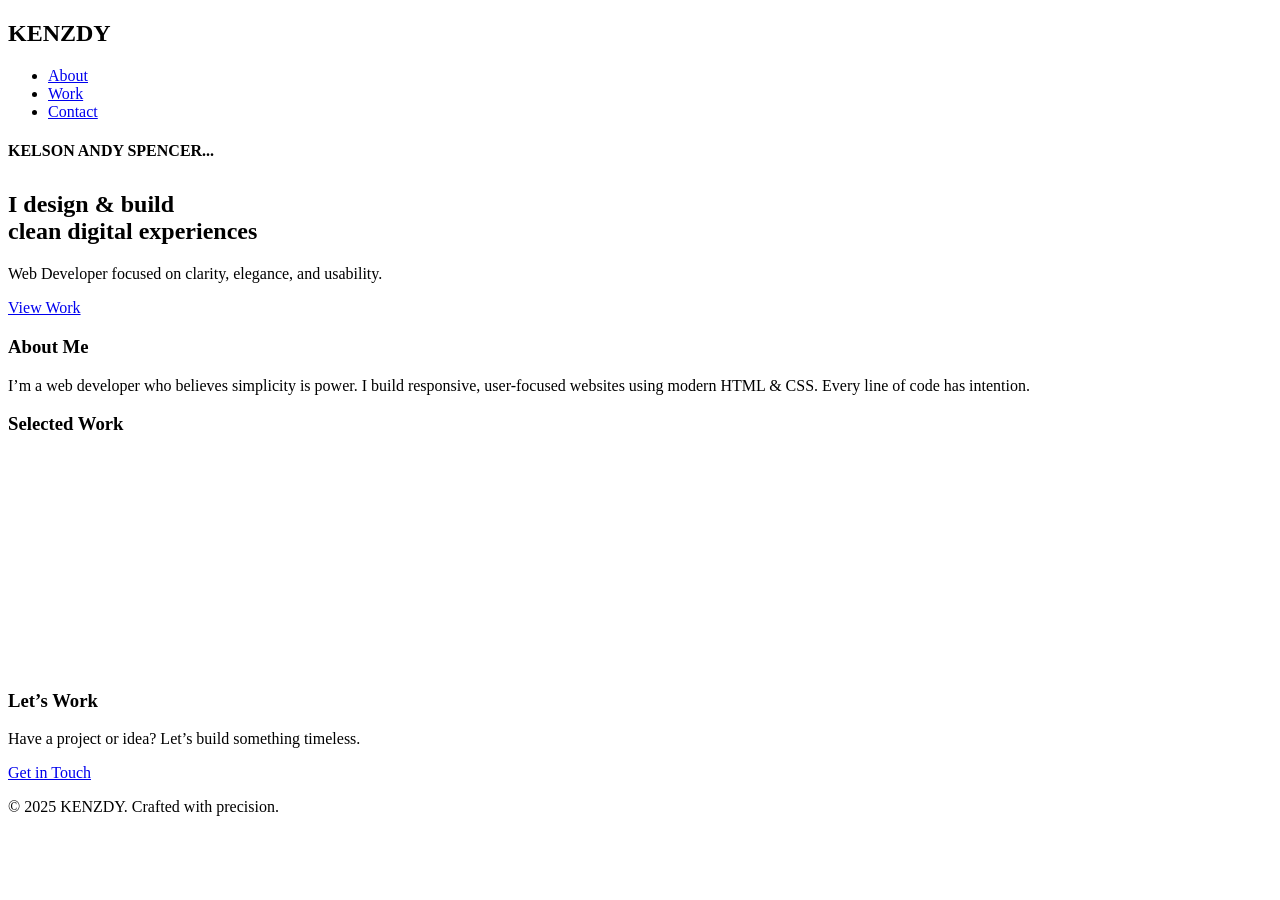
==== index.html @ 49dcbe64 "Add initial HTML structure for KENZDY.LABS" ====
<!DOCTYPE html>
<html lang="en">

<head>
    <meta charset="UTF-8" />
    <meta name="viewport" content="width=device-width, initial-scale=1.0" />
    <title>KENZDY.LABS</title>
    <link rel="stylesheet" href="style.css">
</head>

<body>

    <!-- NAV -->
    <nav>
        <h2 class="logo" style="font-family: cursive;">KENZDY</h2>
        <ul>
            <li><a href="#about">About</a></li>
            <li><a href="#work">Work</a></li>
            <li><a href="#contact">Contact</a></li>
        </ul>
    </nav>

    <!-- HERO -->
    <section class="hero">
        <h4 style="padding-bottom: 10px; font-family: cursive; ">KELSON ANDY SPENCER...</h4>
        <h2 style="font-family: cursive;">I design & build<br><span>clean digital experiences</span></h2>
        <p style="font-family: cursive;">Web Developer focused on clarity, elegance, and usability.</p>
        <a href="#work" class="btn" style="font-family: cursive;">View Work</a>
    </section>

    <!-- ABOUT -->
    <section id="about" class="about">
        <h3>About Me</h3>
        <p>
            I’m a web developer who believes simplicity is power.
            I build responsive, user-focused websites using modern HTML & CSS.
            Every line of code has intention.
        </p>
    </section>

    <!-- WORK -->
    <section id="work" class="work">
        <h3>Selected Work</h3>

        <div class="projects">
            <a href="project1.html" style="text-decoration: none; color:white">
                <div class="card">
                    <h4>Music Website</h4>
                    <p>Minimal layout with strong branding and smooth UI.</p>
                </div>
            </a>

            <a href="index copy.html" style="text-decoration: none; color:white">
                <div class="card">
                    <h4>Landing Page</h4>
                    <p>High-conversion design built with pure HTML & CSS.</p>
                </div>
            </a>

            <a href="index.html" style="text-decoration: none; color:white">
                <div class="card">
                    <h4>Portfolio Concept</h4>
                    <p>A luxury-inspired personal brand website.</p>
                </div>
            </a>
        </div>
    </section>

    <!-- CONTACT -->
    <section id="contact" class="contact">
        <h3>Let’s Work</h3>
        <p>Have a project or idea? Let’s build something timeless.</p>
        <a href="mailto:kelsonspencer@gmail.com" class="btn gold">Get in Touch</a>
    </section>

    <footer>
        <p>© 2025 KENZDY. Crafted with precision.</p>
    </footer>

    <script>
        const observer = new IntersectionObserver(entries => {
            entries.forEach(entry => {
                if (entry.isIntersecting) {
                    entry.target.style.opacity = 1;
                    entry.target.style.transform = 'translateY(0)';
                }
            });
        });

        document.querySelectorAll('section').forEach(sec => {
            sec.style.opacity = 0;
            sec.style.transform = 'translateY(40px)';
            sec.style.transition = '0.8s ease';
            observer.observe(sec);
    </script>
</body>

</html>
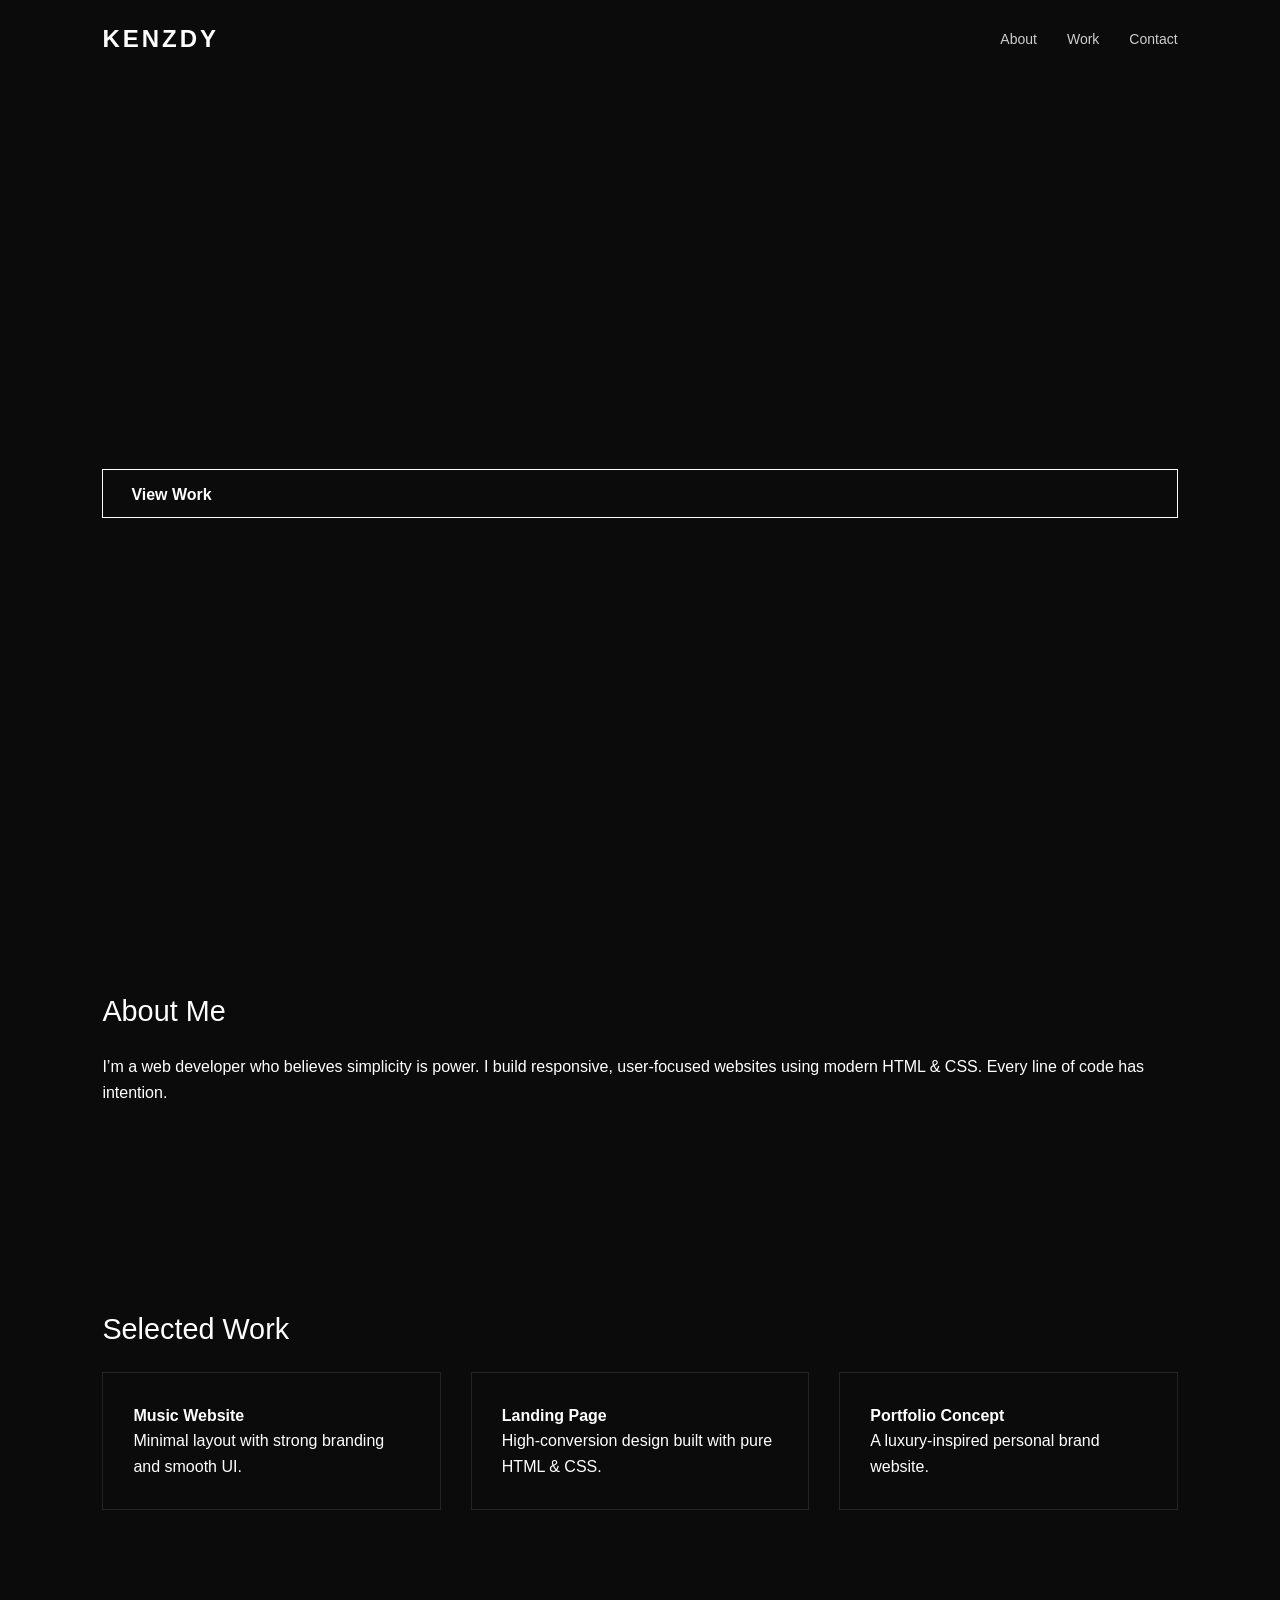
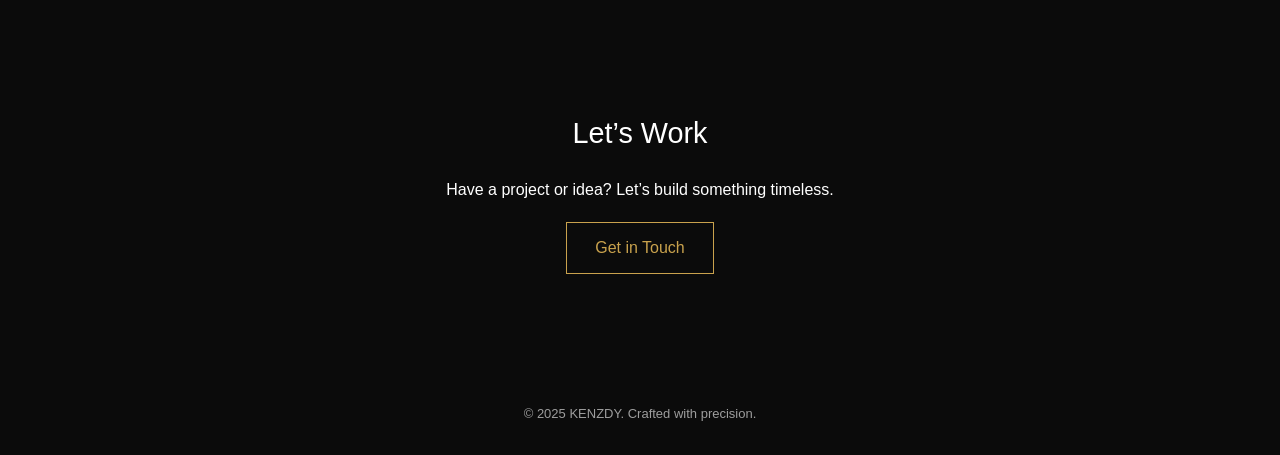
==== commit 1bd0350c: "Fix HTML encoding issues in index.html" ====
--- a/index.html
+++ b/index.html
@@ -12,7 +12,7 @@
 
     <!-- NAV -->
     <nav>
-        <h2 class="logo" style="font-family: cursive;">KENZDY</h2>
+        <h2 class="logo" style="font-family: -apple-system, BlinkMacSystemFont, "Segoe UI", Roboto, "Helvetica Neue", Arial, sans-serif;">KENZDY</h2>
         <ul>
             <li><a href="#about">About</a></li>
             <li><a href="#work">Work</a></li>
@@ -22,9 +22,9 @@
 
     <!-- HERO -->
     <section class="hero">
-        <h4 style="padding-bottom: 10px; font-family: cursive; ">KELSON ANDY SPENCER...</h4>
-        <h2 style="font-family: cursive;">I design & build<br><span>clean digital experiences</span></h2>
-        <p style="font-family: cursive;">Web Developer focused on clarity, elegance, and usability.</p>
+        <h4 style="padding-bottom: 10px;>KELSON ANDY SPENCER...</h4>
+        <h2>I design & build<br><span>clean digital experiences</span></h2>
+        <p>Web Developer focused on clarity, elegance, and usability.</p>
         <a href="#work" class="btn" style="font-family: cursive;">View Work</a>
     </section>
 
@@ -96,3 +96,4 @@
 </body>
 
 </html>
+
--- a/style.css
+++ b/style.css
@@ -0,0 +1,164 @@
+@import url('https://fonts.googleapis.com/css2?family=Inter:wght@300;400;600&display=swap');
+
+:root {
+  --black: #0b0b0b;
+  --white: #ffffff;
+  --gold: #c9a24d;
+}
+
+* {
+  margin: 0;
+  padding: 0;
+  box-sizing: border-box;
+  font-family: -apple-system, BlinkMacSystemFont, "Segoe UI", Roboto, "Helvetica Neue", Arial, sans-serif;
+}
+
+body {
+  background: var(--black);
+  color: var(--white);
+  line-height: 1.6;
+  font-family: cursive;
+}
+
+/* NAV */
+nav {
+  display: flex;
+  justify-content: space-between;
+  align-items: center;
+  padding: 20px 8%;
+}
+
+.logo {
+  letter-spacing: 3px;
+  font-weight: 600;
+}
+
+nav ul {
+  display: flex;
+  gap: 30px;
+  list-style-type: none;
+}
+
+nav ul li{
+    transition: all ease-in-out 0.2s;
+}
+
+nav ul li:active {
+    transform: scale(0.9);
+}
+nav a {
+  text-decoration: none;
+  color: var(--white);
+  font-size: 14px;
+  opacity: 0.8;
+}
+
+nav a:hover {
+  color: var(--gold);
+}
+
+/* HERO */
+.hero {
+  min-height: 90vh;
+  display: flex;
+  flex-direction: column;
+  justify-content: center;
+  padding: 0 8%;
+}
+
+.hero h2 {
+  font-size: clamp(2.5rem, 5vw, 4rem);
+  font-weight: 300;
+}
+
+.hero span {
+  color: var(--gold);
+}
+
+.hero p {
+  max-width: 500px;
+  margin: 20px 0;
+  opacity: 0.8;
+}
+
+.btn {
+  display: inline-block;
+  margin-top: 20px;
+  padding: 12px 28px;
+  border: 1px solid var(--white);
+  color: var(--white);
+  text-decoration: none;
+  transition: 0.3s;
+}
+
+.btn:hover {
+  background: var(--white);
+  color: var(--black);
+}
+
+.gold {
+  border-color: var(--gold);
+  color: var(--gold);
+}
+
+.gold:hover {
+  background: var(--gold);
+  color: var(--black);
+}
+
+/* SECTIONS */
+section {
+  padding: 100px 8%;
+}
+
+h3 {
+  font-size: 1.8rem;
+  margin-bottom: 20px;
+  font-weight: 400;
+}
+
+/* WORK */
+.projects {
+  display: grid;
+  grid-template-columns: repeat(auto-fit, minmax(250px, 1fr));
+  gap: 30px;
+}
+
+.card {
+  border: 1px solid rgba(255,255,255,0.1);
+  padding: 30px;
+  transition: 0.3s;
+}
+
+.card:hover {
+  border-color: var(--gold);
+  transform: translateY(-8px);
+}
+
+/* CONTACT */
+.contact {
+  text-align: center;
+}
+
+/* FOOTER */
+footer {
+  padding: 30px;
+  text-align: center;
+  font-size: 13px;
+  opacity: 0.6;
+}
+
+/* RESPONSIVE */
+@media (max-width: 768px) {
+  nav ul {
+    display: none;
+  }
+
+  section {
+    padding: 80px 6%;
+  }
+}
+
+
+
+
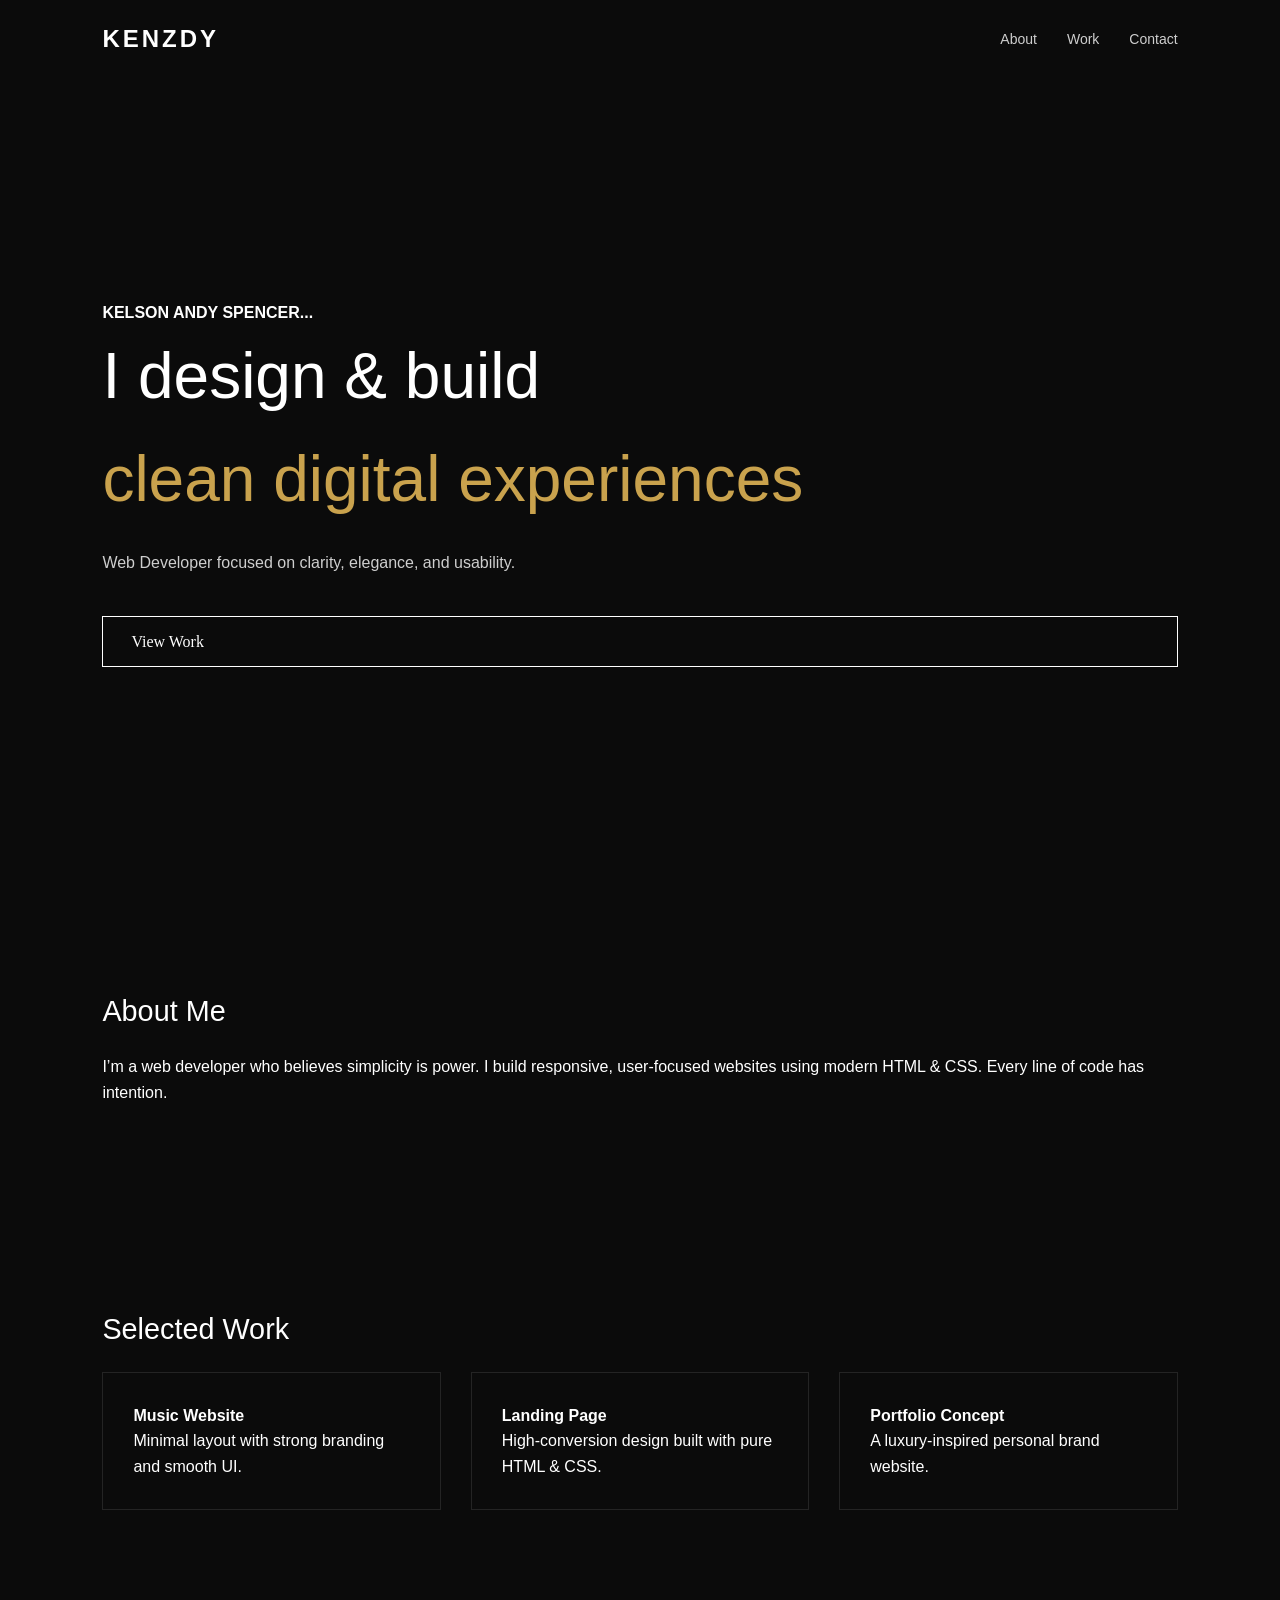
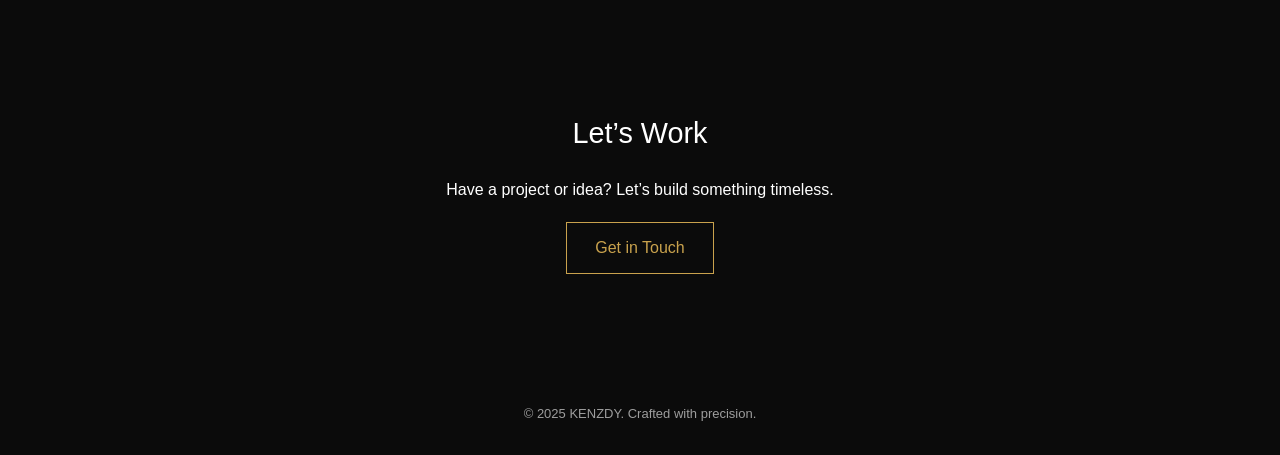
==== commit 43bfde1c: "Fix HTML encoding issues in index.html" ====
--- a/index.html
+++ b/index.html
@@ -12,7 +12,7 @@
 
     <!-- NAV -->
     <nav>
-        <h2 class="logo" style="font-family: -apple-system, BlinkMacSystemFont, "Segoe UI", Roboto, "Helvetica Neue", Arial, sans-serif;">KENZDY</h2>
+        <h2 class="logo">KENZDY</h2>
         <ul>
             <li><a href="#about">About</a></li>
             <li><a href="#work">Work</a></li>
@@ -22,7 +22,7 @@
 
     <!-- HERO -->
     <section class="hero">
-        <h4 style="padding-bottom: 10px;>KELSON ANDY SPENCER...</h4>
+        <h4>KELSON ANDY SPENCER...</h4>
         <h2>I design & build<br><span>clean digital experiences</span></h2>
         <p>Web Developer focused on clarity, elegance, and usability.</p>
         <a href="#work" class="btn" style="font-family: cursive;">View Work</a>
@@ -96,4 +96,3 @@
 </body>
 
 </html>
-
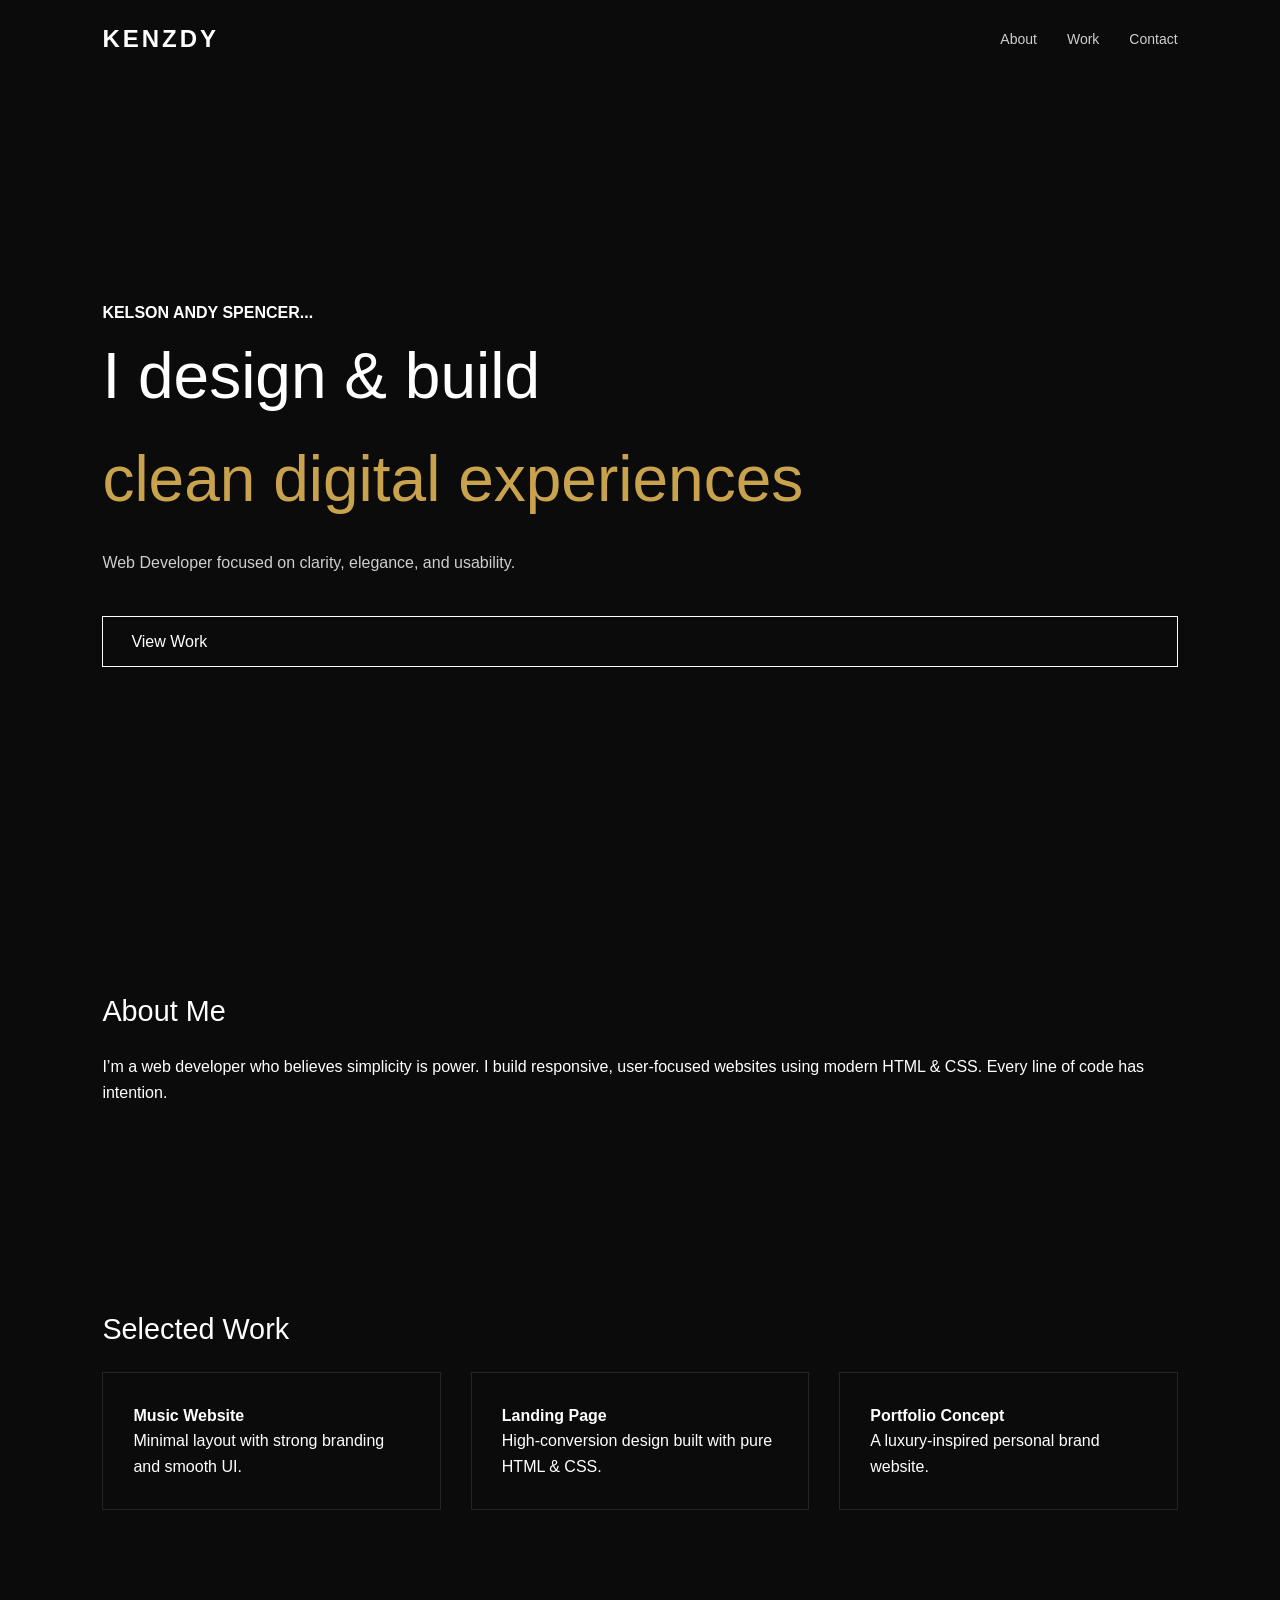
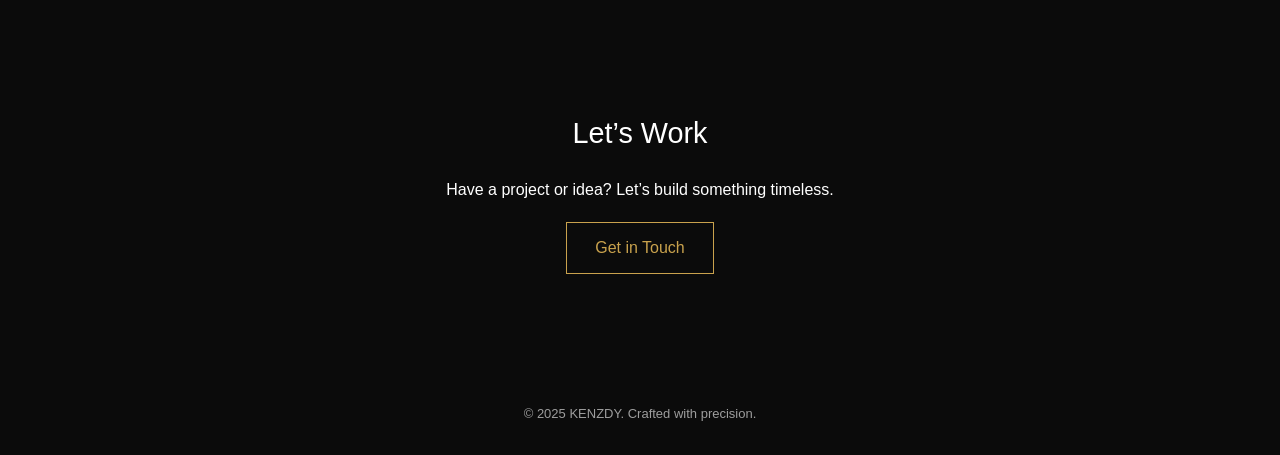
==== commit 50912c2e: "Update index.html" ====
--- a/index.html
+++ b/index.html
@@ -25,7 +25,7 @@
         <h4>KELSON ANDY SPENCER...</h4>
         <h2>I design & build<br><span>clean digital experiences</span></h2>
         <p>Web Developer focused on clarity, elegance, and usability.</p>
-        <a href="#work" class="btn" style="font-family: cursive;">View Work</a>
+        <a href="#work" class="btn">View Work</a>
     </section>
 
     <!-- ABOUT -->
@@ -96,3 +96,4 @@
 </body>
 
 </html>
+
